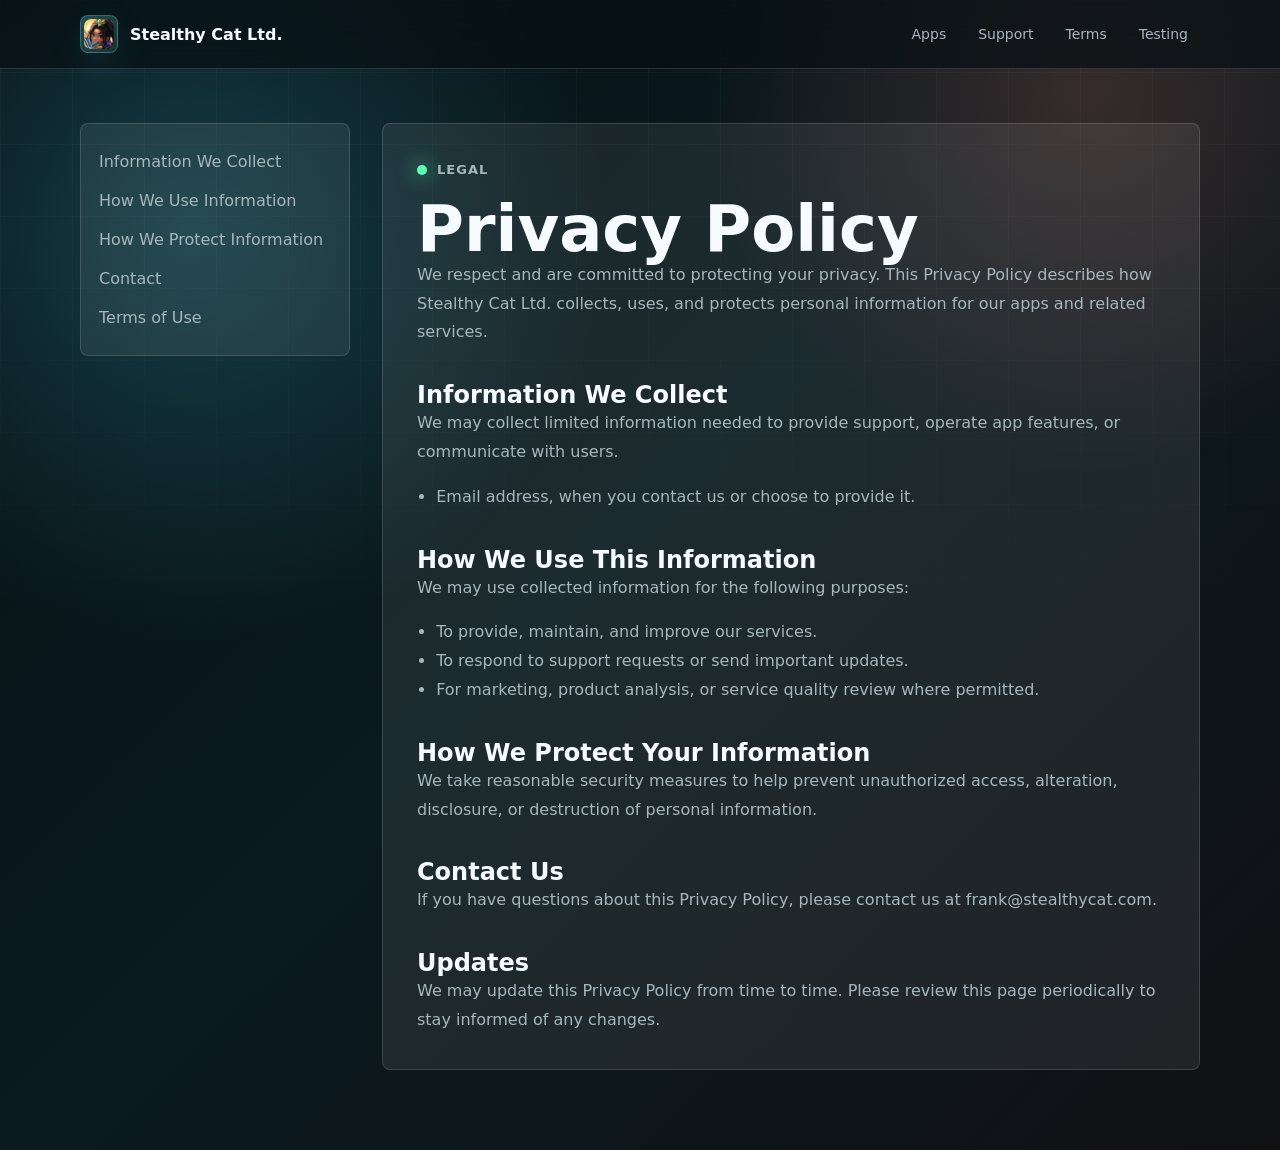
==== secret.html @ ca3227b0 "[新增] Stealthy Cat 官網（www.stealthycat.com），產品名改為圓圓劍仙 Co-Authored-By: Claude Opus 5.5 <noreply@anthrop" ====
<!DOCTYPE html>
<html lang="en">
<head>
  <meta charset="UTF-8">
  <meta name="viewport" content="width=device-width, initial-scale=1.0">
  <meta name="description" content="Privacy Policy for Stealthy Cat Ltd.">
  <title>Privacy Policy | Stealthy Cat Ltd.</title>
  <link rel="icon" type="image/png" href="img/stealthy-cat-logo.png">
  <link rel="apple-touch-icon" href="img/stealthy-cat-logo.png">
  <link rel="stylesheet" href="css/site.css">
</head>
<body>
  <header class="site-header">
    <div class="shell nav">
      <a class="brand" href="index.html" aria-label="Stealthy Cat Ltd. home">
        <span class="brand-mark"><img src="img/icon.jpg" alt=""></span>
        <span>Stealthy Cat Ltd.</span>
      </a>
      <nav class="nav-links" aria-label="Main navigation">
        <a href="index.html#apps">Apps</a>
        <a href="index.html#support">Support</a>
        <a href="terms.html">Terms</a>
        <a href="test.html">Testing</a>
      </nav>
    </div>
  </header>

  <main class="shell legal-layout">
    <aside class="legal-nav" aria-label="Policy sections">
      <a href="#collect">Information We Collect</a>
      <a href="#use">How We Use Information</a>
      <a href="#protect">How We Protect Information</a>
      <a href="#contact">Contact</a>
      <a href="terms.html">Terms of Use</a>
    </aside>

    <article class="document">
      <p class="eyebrow">Legal</p>
      <h1>Privacy Policy</h1>
      <p>We respect and are committed to protecting your privacy. This Privacy Policy describes how Stealthy Cat Ltd. collects, uses, and protects personal information for our apps and related services.</p>

      <h2 id="collect">Information We Collect</h2>
      <p>We may collect limited information needed to provide support, operate app features, or communicate with users.</p>
      <ul>
        <li>Email address, when you contact us or choose to provide it.</li>
      </ul>

      <h2 id="use">How We Use This Information</h2>
      <p>We may use collected information for the following purposes:</p>
      <ul>
        <li>To provide, maintain, and improve our services.</li>
        <li>To respond to support requests or send important updates.</li>
        <li>For marketing, product analysis, or service quality review where permitted.</li>
      </ul>

      <h2 id="protect">How We Protect Your Information</h2>
      <p>We take reasonable security measures to help prevent unauthorized access, alteration, disclosure, or destruction of personal information.</p>

      <h2 id="contact">Contact Us</h2>
      <p>If you have questions about this Privacy Policy, please contact us at <a href="mailto:frank@stealthycat.com">frank@stealthycat.com</a>.</p>

      <h2>Updates</h2>
      <p>We may update this Privacy Policy from time to time. Please review this page periodically to stay informed of any changes.</p>
    </article>
  </main>
</body>
</html>
---- css/site.css ----
:root {
  color-scheme: dark;
  --bg: #071014;
  --ink: #f5fbff;
  --muted: #a6b7bd;
  --line: rgba(255, 255, 255, 0.14);
  --panel: rgba(255, 255, 255, 0.075);
  --panel-strong: rgba(255, 255, 255, 0.12);
  --cyan: #49e4ff;
  --mint: #5dffb3;
  --coral: #ff7a68;
  --gold: #ffd166;
  --shadow: 0 24px 70px rgba(0, 0, 0, 0.34);
}

* {
  box-sizing: border-box;
}

html {
  scroll-behavior: smooth;
}

body {
  margin: 0;
  min-height: 100vh;
  background:
    radial-gradient(circle at 15% 20%, rgba(73, 228, 255, 0.2), transparent 26rem),
    radial-gradient(circle at 85% 8%, rgba(255, 122, 104, 0.18), transparent 24rem),
    linear-gradient(135deg, #071014 0%, #0a1a1f 48%, #111114 100%);
  color: var(--ink);
  font-family: Inter, ui-sans-serif, system-ui, -apple-system, BlinkMacSystemFont, "Segoe UI", "Noto Sans TC", sans-serif;
  letter-spacing: 0;
}

body::before {
  position: fixed;
  inset: 0;
  z-index: -1;
  pointer-events: none;
  content: "";
  background-image:
    linear-gradient(rgba(255, 255, 255, 0.045) 1px, transparent 1px),
    linear-gradient(90deg, rgba(255, 255, 255, 0.045) 1px, transparent 1px);
  background-size: 72px 72px;
  mask-image: linear-gradient(to bottom, rgba(0, 0, 0, 0.84), transparent 78%);
}

a {
  color: inherit;
  text-decoration: none;
}

img {
  display: block;
  max-width: 100%;
}

.shell {
  width: min(1120px, calc(100% - 40px));
  margin: 0 auto;
}

.site-header {
  position: sticky;
  top: 0;
  z-index: 10;
  backdrop-filter: blur(20px);
  background: rgba(7, 16, 20, 0.72);
  border-bottom: 1px solid var(--line);
}

.nav {
  display: flex;
  align-items: center;
  justify-content: space-between;
  min-height: 68px;
  gap: 20px;
}

.brand {
  display: flex;
  align-items: center;
  gap: 12px;
  font-weight: 800;
}

.brand-mark {
  display: grid;
  width: 38px;
  height: 38px;
  place-items: center;
  border: 1px solid rgba(255, 255, 255, 0.2);
  border-radius: 8px;
  background: linear-gradient(135deg, rgba(73, 228, 255, 0.28), rgba(93, 255, 179, 0.14));
  box-shadow: 0 12px 34px rgba(73, 228, 255, 0.1);
}

.brand-mark img {
  width: 30px;
  height: 30px;
  border-radius: 7px;
  object-fit: cover;
}

.nav-links {
  display: flex;
  align-items: center;
  gap: 8px;
}

.nav-links a {
  padding: 10px 12px;
  border-radius: 8px;
  color: var(--muted);
  font-size: 14px;
}

.nav-links a:hover {
  background: rgba(255, 255, 255, 0.08);
  color: var(--ink);
}

.hero {
  display: grid;
  grid-template-columns: minmax(0, 1.04fr) minmax(320px, 0.96fr);
  gap: 48px;
  align-items: center;
  min-height: calc(100vh - 68px);
  padding: 72px 0 56px;
}

.eyebrow {
  display: inline-flex;
  align-items: center;
  gap: 10px;
  margin: 0 0 18px;
  color: var(--mint);
  font-size: 13px;
  font-weight: 700;
  letter-spacing: 0.08em;
  text-transform: uppercase;
}

.eyebrow::before {
  width: 10px;
  height: 10px;
  border-radius: 999px;
  background: var(--mint);
  box-shadow: 0 0 20px var(--mint);
  content: "";
}

h1,
h2,
h3,
p {
  margin: 0;
}

h1 {
  max-width: 820px;
  font-size: clamp(44px, 8vw, 96px);
  line-height: 0.96;
  font-weight: 900;
}

.lead {
  max-width: 720px;
  margin-top: 24px;
  color: var(--muted);
  font-size: 19px;
  line-height: 1.75;
}

.actions {
  display: flex;
  flex-wrap: wrap;
  gap: 12px;
  margin-top: 34px;
}

.button {
  display: inline-flex;
  align-items: center;
  justify-content: center;
  min-height: 48px;
  padding: 0 18px;
  border: 1px solid var(--line);
  border-radius: 8px;
  background: var(--panel);
  color: var(--ink);
  font-weight: 800;
  transition: transform 180ms ease, border-color 180ms ease, background 180ms ease;
}

.button:hover {
  transform: translateY(-2px);
  border-color: rgba(73, 228, 255, 0.46);
  background: var(--panel-strong);
}

.button.primary {
  border-color: transparent;
  background: linear-gradient(135deg, var(--cyan), var(--mint));
  color: #051014;
}

.device-stage {
  position: relative;
  min-height: 520px;
}

.phone {
  position: absolute;
  top: 24px;
  right: 9%;
  width: min(290px, 72vw);
  padding: 14px;
  border: 1px solid rgba(255, 255, 255, 0.18);
  border-radius: 36px;
  background: linear-gradient(160deg, rgba(255, 255, 255, 0.22), rgba(255, 255, 255, 0.055));
  box-shadow: var(--shadow);
}

.phone-screen {
  overflow: hidden;
  min-height: 500px;
  border-radius: 26px;
  background:
    linear-gradient(180deg, rgba(7, 16, 20, 0.18), rgba(7, 16, 20, 0.82)),
    url("../img/icon.jpg") center / cover;
}

.phone-ui {
  display: flex;
  min-height: 500px;
  flex-direction: column;
  justify-content: flex-end;
  padding: 22px;
  background: linear-gradient(to top, rgba(7, 16, 20, 0.94), rgba(7, 16, 20, 0.18));
}

.phone-ui strong {
  font-size: 28px;
  line-height: 1.05;
}

.phone-ui span {
  margin-top: 10px;
  color: #d7e6e8;
  line-height: 1.5;
}

.signal-card {
  position: absolute;
  left: 0;
  bottom: 44px;
  width: min(310px, 76vw);
  padding: 18px;
  border: 1px solid var(--line);
  border-radius: 8px;
  background: rgba(7, 16, 20, 0.76);
  box-shadow: var(--shadow);
  backdrop-filter: blur(18px);
}

.signal-card b {
  display: block;
  margin-bottom: 10px;
}

.meter {
  display: grid;
  grid-template-columns: 1fr 0.8fr 1.25fr;
  gap: 7px;
}

.meter span {
  height: 10px;
  border-radius: 999px;
  background: var(--cyan);
}

.meter span:nth-child(2) {
  background: var(--gold);
}

.meter span:nth-child(3) {
  background: var(--coral);
}

.section {
  padding: 74px 0;
  border-top: 1px solid var(--line);
}

.section-heading {
  display: grid;
  grid-template-columns: minmax(0, 0.72fr) minmax(260px, 0.28fr);
  gap: 28px;
  align-items: end;
  margin-bottom: 28px;
}

.section h2 {
  font-size: clamp(30px, 4vw, 54px);
  line-height: 1.05;
}

.section-heading p {
  color: var(--muted);
  line-height: 1.65;
}

.grid {
  display: grid;
  grid-template-columns: repeat(3, minmax(0, 1fr));
  gap: 14px;
}

.tile {
  min-height: 220px;
  padding: 22px;
  border: 1px solid var(--line);
  border-radius: 8px;
  background: rgba(255, 255, 255, 0.07);
  transition: transform 180ms ease, border-color 180ms ease, background 180ms ease;
}

.tile:hover {
  transform: translateY(-4px);
  border-color: rgba(93, 255, 179, 0.44);
  background: rgba(255, 255, 255, 0.105);
}

.tile small {
  color: var(--mint);
  font-weight: 800;
  letter-spacing: 0.06em;
  text-transform: uppercase;
}

.tile h3 {
  margin-top: 18px;
  font-size: 24px;
}

.tile p {
  margin-top: 12px;
  color: var(--muted);
  line-height: 1.65;
}

.legal-layout {
  display: grid;
  grid-template-columns: 270px minmax(0, 1fr);
  gap: 32px;
  padding: 54px 0 80px;
}

.legal-nav {
  position: sticky;
  top: 92px;
  align-self: start;
  padding: 18px;
  border: 1px solid var(--line);
  border-radius: 8px;
  background: var(--panel);
}

.legal-nav a {
  display: block;
  padding: 10px 0;
  color: var(--muted);
}

.document {
  padding: 34px;
  border: 1px solid var(--line);
  border-radius: 8px;
  background: rgba(255, 255, 255, 0.075);
}

.document h1 {
  font-size: clamp(34px, 5vw, 64px);
}

.document h2 {
  margin-top: 34px;
  font-size: 24px;
}

.document p,
.document li {
  color: var(--muted);
  line-height: 1.8;
}

.document ul {
  padding-left: 1.2rem;
}

.redirect {
  display: grid;
  min-height: 100vh;
  place-items: center;
  padding: 24px;
}

.redirect-panel {
  width: min(520px, 100%);
  padding: 28px;
  border: 1px solid var(--line);
  border-radius: 8px;
  background: rgba(255, 255, 255, 0.08);
  box-shadow: var(--shadow);
  text-align: center;
}

.redirect-panel img {
  width: 92px;
  height: 92px;
  margin: 0 auto 18px;
  border-radius: 18px;
  object-fit: cover;
}

.redirect-panel p {
  margin-top: 12px;
  color: var(--muted);
  line-height: 1.65;
}

.redirect-panel h1 {
  font-size: clamp(30px, 8vw, 46px);
  line-height: 1.08;
}

.redirect-panel .actions {
  justify-content: center;
}

.site-footer {
  padding: 30px 0;
  border-top: 1px solid var(--line);
  color: var(--muted);
}

.footer-inner {
  display: flex;
  align-items: center;
  justify-content: space-between;
  gap: 18px;
}

.footer-links {
  display: flex;
  gap: 14px;
}

.footer-links a {
  color: var(--ink);
}

@media (prefers-reduced-motion: no-preference) {
  .phone {
    animation: float 6s ease-in-out infinite;
  }

  .signal-card {
    animation: float 7s ease-in-out infinite reverse;
  }

  @keyframes float {
    0%,
    100% {
      transform: translateY(0);
    }

    50% {
      transform: translateY(-14px);
    }
  }
}

@media (max-width: 820px) {
  .shell {
    width: min(100% - 28px, 680px);
  }

  .nav {
    align-items: flex-start;
    flex-direction: column;
    padding: 14px 0;
  }

  .nav-links {
    width: 100%;
    overflow-x: auto;
    padding-bottom: 4px;
  }

  .hero,
  .section-heading,
  .legal-layout {
    grid-template-columns: 1fr;
  }

  .hero {
    min-height: auto;
    padding-top: 48px;
  }

  .device-stage {
    min-height: 560px;
  }

  .phone {
    right: 50%;
    transform: translateX(50%);
  }

  .signal-card {
    left: 50%;
    transform: translateX(-50%);
  }

  .grid {
    grid-template-columns: 1fr;
  }

  .legal-nav {
    position: static;
  }

  .document {
    padding: 22px;
  }

  .footer-inner {
    align-items: flex-start;
    flex-direction: column;
  }

  @media (prefers-reduced-motion: no-preference) {
    .phone,
    .signal-card {
      animation: none;
    }
  }
}
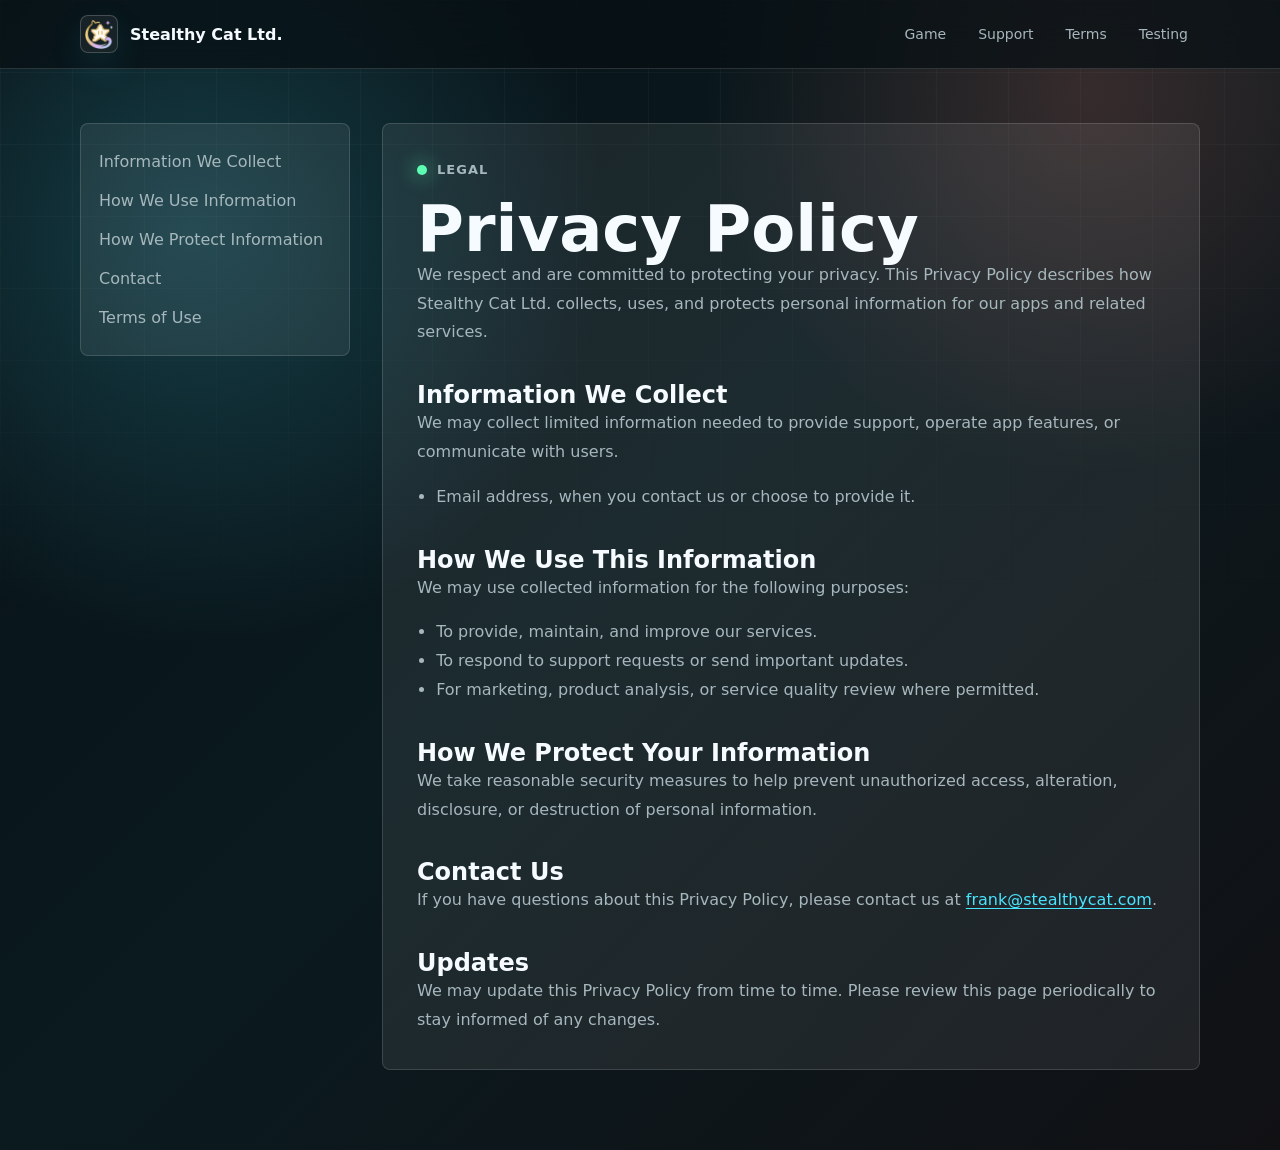
==== commit d5049f27: "[修改] 官網首頁改版：英文為主＋中文版（zh.html），介紹遊戲、開發方式與公司資訊 - 首頁改成英文，新增 zh.html 中文版與語言切換 - 移除失效的 App Store 連結，iOS 改" ====
--- a/secret.html
+++ b/secret.html
@@ -6,18 +6,18 @@
   <meta name="description" content="Privacy Policy for Stealthy Cat Ltd.">
   <title>Privacy Policy | Stealthy Cat Ltd.</title>
   <link rel="icon" type="image/png" href="img/stealthy-cat-logo.png">
-  <link rel="apple-touch-icon" href="img/stealthy-cat-logo.png">
+  <link rel="apple-touch-icon" href="img/logo-180.png">
   <link rel="stylesheet" href="css/site.css">
 </head>
 <body>
   <header class="site-header">
     <div class="shell nav">
       <a class="brand" href="index.html" aria-label="Stealthy Cat Ltd. home">
-        <span class="brand-mark"><img src="img/icon.jpg" alt=""></span>
+        <span class="brand-mark"><img src="img/logo-128.png" alt=""></span>
         <span>Stealthy Cat Ltd.</span>
       </a>
       <nav class="nav-links" aria-label="Main navigation">
-        <a href="index.html#apps">Apps</a>
+        <a href="index.html#game">Game</a>
         <a href="index.html#support">Support</a>
         <a href="terms.html">Terms</a>
         <a href="test.html">Testing</a>
--- a/css/site.css
+++ b/css/site.css
@@ -229,7 +229,7 @@
   border-radius: 26px;
   background:
     linear-gradient(180deg, rgba(7, 16, 20, 0.18), rgba(7, 16, 20, 0.82)),
-    url("../img/icon.jpg") center / cover;
+    url("../img/icon-640.jpg") center / cover;
 }
 
 .phone-ui {
@@ -550,3 +550,198 @@
     }
   }
 }
+
+/* --- 2026-10 home page refresh --- */
+h1.hero-title {
+  font-size: clamp(40px, 6vw, 76px);
+  line-height: 1.04;
+}
+
+.nobr {
+  display: inline-block;
+  white-space: nowrap;
+}
+
+.lead strong {
+  color: var(--ink);
+}
+
+.nav-links a.lang {
+  border: 1px solid var(--line);
+  color: var(--ink);
+  font-weight: 700;
+}
+
+.phone-ui span + span {
+  margin-top: 4px;
+  color: var(--mint);
+  font-size: 14px;
+  font-weight: 700;
+}
+
+.signal-card {
+  bottom: 168px;
+  width: min(236px, 70vw);
+}
+
+.chips {
+  display: flex;
+  flex-direction: column;
+  align-items: flex-start;
+  gap: 8px;
+}
+
+.chip {
+  display: inline-flex;
+  align-items: center;
+  gap: 8px;
+  padding: 7px 11px;
+  border: 1px solid var(--line);
+  border-radius: 999px;
+  background: rgba(255, 255, 255, 0.06);
+  color: var(--ink);
+  font-size: 13px;
+  font-weight: 600;
+}
+
+.chip::before {
+  width: 8px;
+  height: 8px;
+  border-radius: 999px;
+  background: var(--mint);
+  content: "";
+}
+
+.zh-name {
+  color: var(--muted);
+  font-size: 0.6em;
+  font-weight: 700;
+  white-space: nowrap;
+}
+
+.split {
+  display: grid;
+  grid-template-columns: minmax(0, 1.1fr) minmax(300px, 0.9fr);
+  gap: 28px;
+  align-items: start;
+}
+
+.prose {
+  color: var(--muted);
+  font-size: 19px;
+  line-height: 1.8;
+}
+
+.facts {
+  margin: 0;
+  padding: 6px 22px;
+  border: 1px solid var(--line);
+  border-radius: 8px;
+  background: rgba(255, 255, 255, 0.07);
+}
+
+.facts div {
+  display: grid;
+  grid-template-columns: 116px minmax(0, 1fr);
+  gap: 16px;
+  padding: 15px 0;
+  border-top: 1px solid var(--line);
+}
+
+.facts div:first-child {
+  border-top: 0;
+}
+
+.facts dt {
+  color: var(--mint);
+  font-size: 13px;
+  font-weight: 800;
+  letter-spacing: 0.06em;
+  text-transform: uppercase;
+}
+
+.facts dd {
+  margin: 0;
+  line-height: 1.55;
+}
+
+.facts a,
+.document a {
+  color: var(--cyan);
+  text-decoration: underline;
+  text-underline-offset: 3px;
+}
+
+.grid.four {
+  grid-template-columns: repeat(4, minmax(0, 1fr));
+}
+
+.tile.compact {
+  min-height: 0;
+}
+
+.tile.compact h3 {
+  margin-top: 14px;
+  font-size: 22px;
+}
+
+div.tile:hover {
+  transform: none;
+  border-color: var(--line);
+  background: rgba(255, 255, 255, 0.07);
+}
+
+.note {
+  margin-top: 22px;
+  padding: 18px 22px;
+  border-left: 3px solid var(--mint);
+  border-radius: 0 8px 8px 0;
+  background: rgba(93, 255, 179, 0.06);
+  color: var(--ink);
+  font-size: 18px;
+  line-height: 1.65;
+}
+
+.brand-mark {
+  background: rgba(255, 255, 255, 0.06);
+}
+
+a:focus-visible {
+  outline: 2px solid var(--cyan);
+  outline-offset: 3px;
+}
+
+@media (max-width: 1040px) {
+  .grid.four {
+    grid-template-columns: repeat(2, minmax(0, 1fr));
+  }
+}
+
+@media (max-width: 820px) {
+  .split,
+  .grid.four {
+    grid-template-columns: 1fr;
+  }
+
+  .facts div {
+    grid-template-columns: 92px minmax(0, 1fr);
+  }
+
+  .nav-links {
+    gap: 4px;
+  }
+
+  .nav-links a {
+    padding: 9px 10px;
+    white-space: nowrap;
+  }
+
+  .device-stage {
+    min-height: 690px;
+  }
+
+  .signal-card {
+    bottom: 0;
+    width: min(290px, 78vw);
+  }
+}
